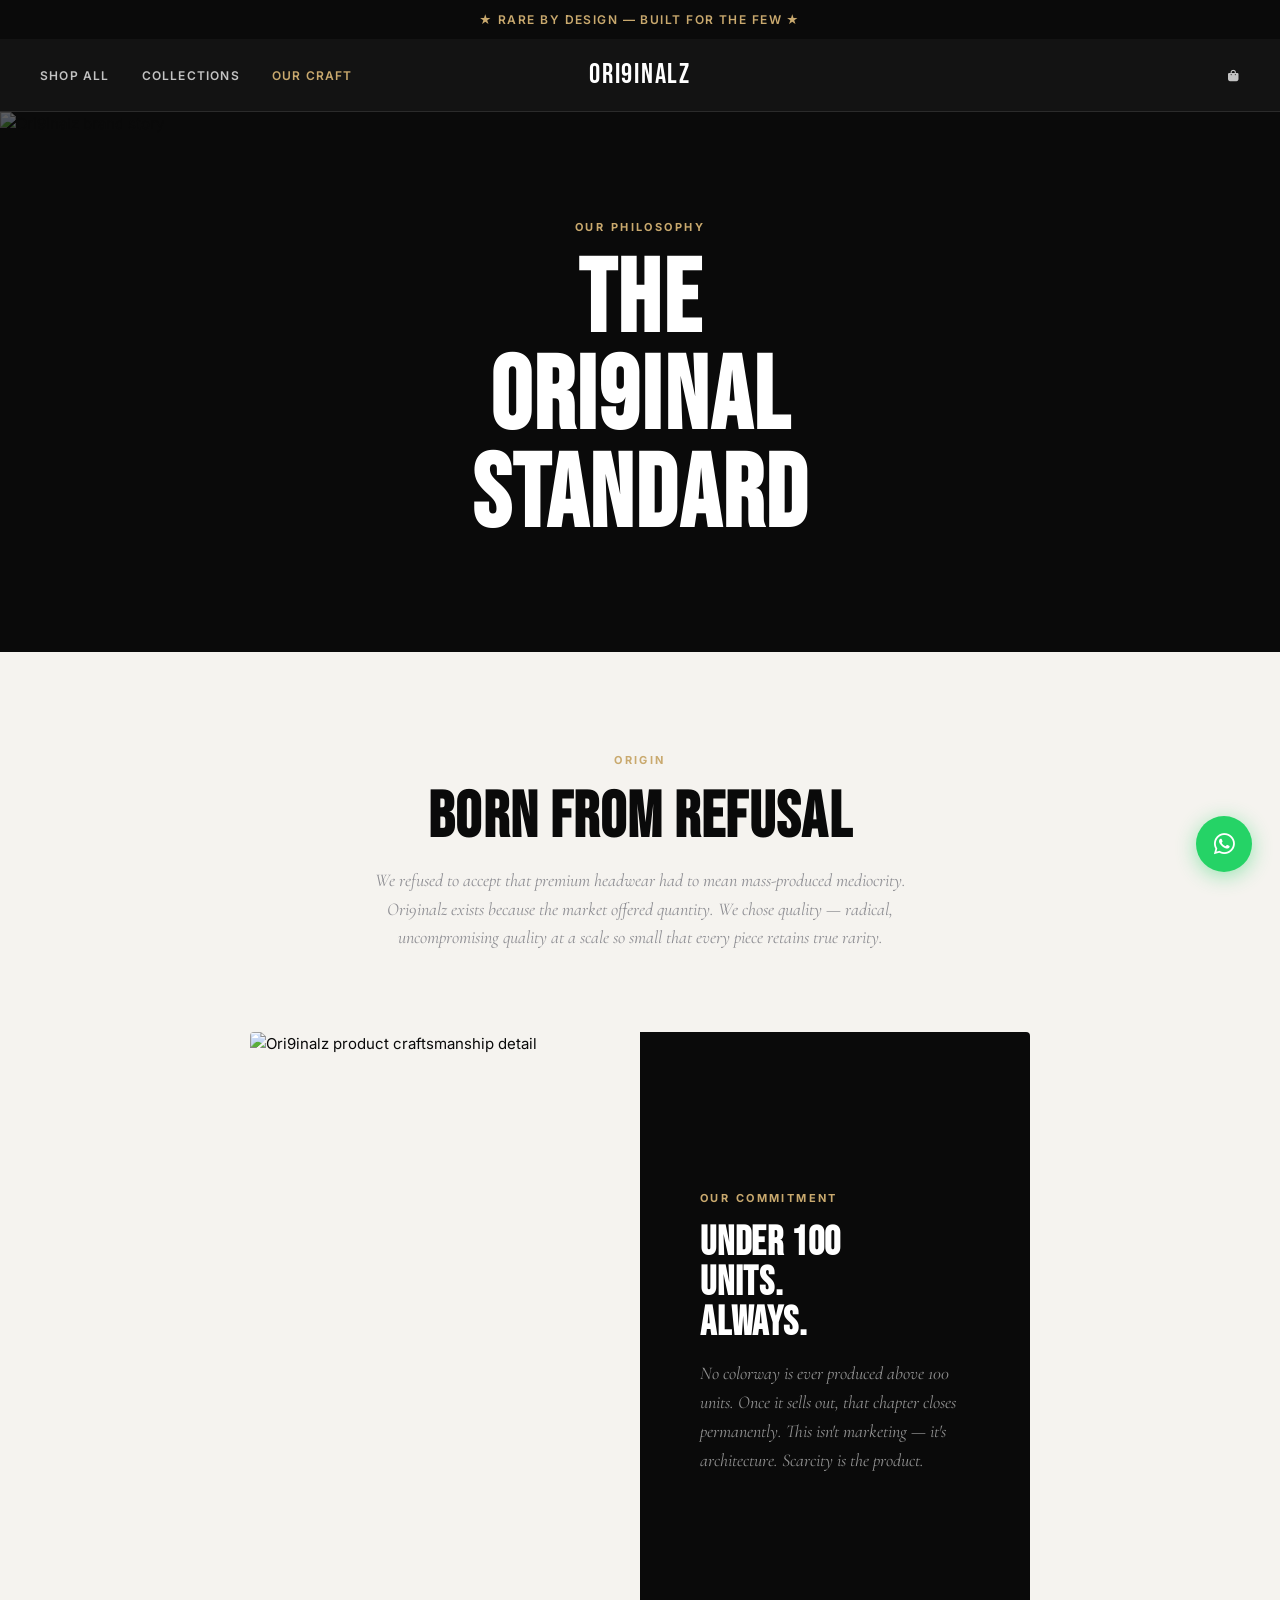
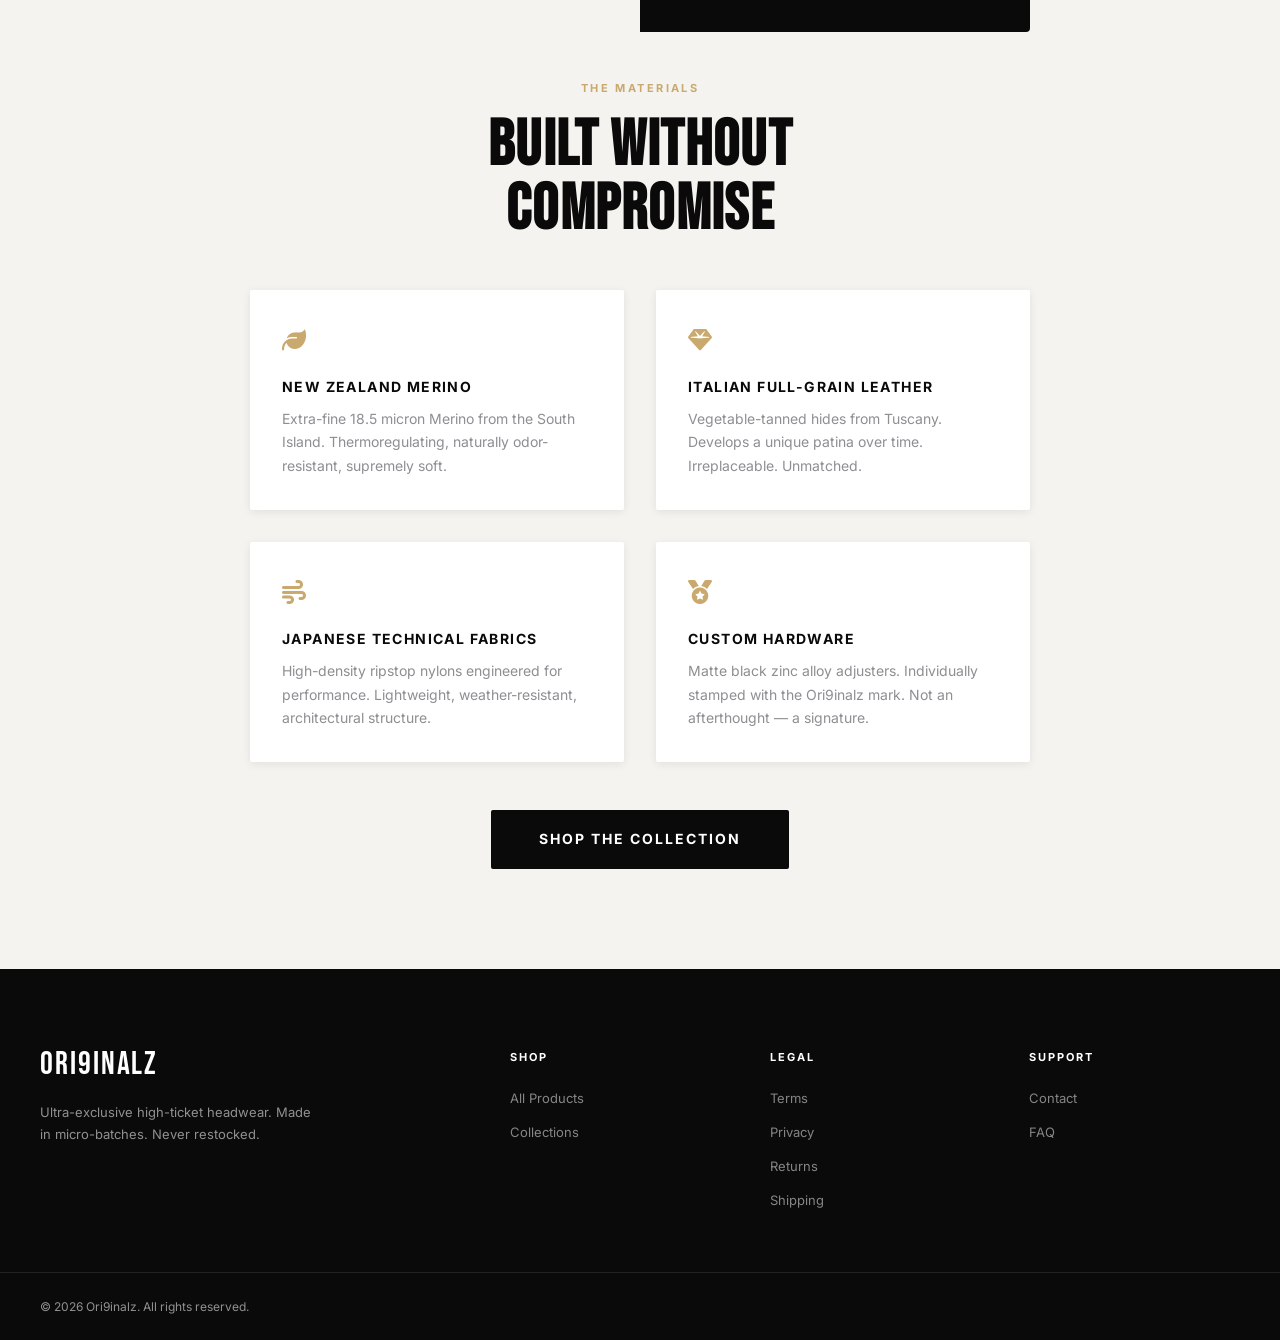
==== about.html @ 74b5716b "feat: Complete Ori9inalz luxury redesign - full store, SEO, legal pages" ====
<!DOCTYPE html>
<html lang="en">
<head>
  <meta charset="UTF-8">
  <meta name="viewport" content="width=device-width, initial-scale=1.0">
  <title>Our Craft — Ori9inalz | The Story Behind the Brand</title>
  <meta name="description" content="The story behind Ori9inalz. How we build ultra-exclusive headwear for the American connoisseur. Rare by design, never mass-produced.">
  <link rel="stylesheet" href="styles.css">
  <link rel="stylesheet" href="https://cdnjs.cloudflare.com/ajax/libs/font-awesome/6.5.0/css/all.min.css">
</head>
<body>
  <div class="announcement-bar"><span>★ RARE BY DESIGN — BUILT FOR THE FEW ★</span></div>
  <header class="site-header">
    <div class="header-inner">
      <nav class="nav-left">
        <a href="shop.html">Shop All</a>
        <a href="categories.html">Collections</a>
        <a href="about.html" style="color: var(--gold);">Our Craft</a>
      </nav>
      <a href="index.html" class="site-logo">ORI9INALZ</a>
      <div class="nav-right">
        <a href="cart.html" class="icon-btn" aria-label="Cart">
          <i class="fas fa-shopping-bag"></i>
          <span class="cart-badge" style="display:none;">0</span>
        </a>
      </div>
    </div>
  </header>

  <!-- Brand Hero -->
  <div style="position: relative; height: 60vh; min-height: 500px; overflow: hidden; background: var(--black);">
    <img src="https://images.unsplash.com/photo-1504703395950-b89145a5425b?auto=format&fit=crop&w=1800&q=80" alt="Ori9inalz brand story" style="width: 100%; height: 100%; object-fit: cover; opacity: 0.35;" loading="lazy">
    <div style="position: absolute; inset: 0; display: flex; align-items: center; justify-content: center; text-align: center;">
      <div>
        <span class="section-label" style="color: var(--gold);">Our Philosophy</span>
        <h1 style="font-family: var(--font-display); font-size: clamp(52px, 8vw, 110px); color: var(--white); letter-spacing: 0.02em; line-height: 0.95; margin-top: 16px;">THE<br>ORI9INAL<br>STANDARD</h1>
      </div>
    </div>
  </div>

  <section class="section">
    <div class="container" style="max-width: 860px;">
      <div class="text-center reveal">
        <span class="section-label">Origin</span>
        <h2 class="section-title">BORN FROM REFUSAL</h2>
        <p class="section-subtitle" style="margin: 16px auto; text-align: center;">We refused to accept that premium headwear had to mean mass-produced mediocrity. Ori9inalz exists because the market offered quantity. We chose quality — radical, uncompromising quality at a scale so small that every piece retains true rarity.</p>
      </div>

      <div class="editorial" style="margin-top: 80px; border-radius: 4px; overflow: hidden;">
        <div class="editorial__media">
          <img src="https://images.unsplash.com/photo-1588850561407-ed78c282e89b?auto=format&fit=crop&w=700&q=80" alt="Ori9inalz product craftsmanship detail" loading="lazy">
        </div>
        <div class="editorial__content" style="padding: 60px;">
          <span class="section-label" style="color: var(--gold);">Our Commitment</span>
          <h2 class="section-title light" style="font-size: 40px;">UNDER 100<br>UNITS.<br>ALWAYS.</h2>
          <p class="section-subtitle mt-16">No colorway is ever produced above 100 units. Once it sells out, that chapter closes permanently. This isn't marketing — it's architecture. Scarcity is the product.</p>
        </div>
      </div>

      <div class="text-center mt-48 reveal">
        <span class="section-label">The Materials</span>
        <h2 class="section-title">BUILT WITHOUT<br>COMPROMISE</h2>
      </div>

      <div class="trust-bar__grid mt-48 reveal" style="display: grid; grid-template-columns: repeat(2, 1fr); gap: 32px;">
        <div style="padding: 32px; background: var(--white); border-radius: 2px; box-shadow: var(--shadow-sm);">
          <div style="font-size: 24px; color: var(--gold); margin-bottom: 16px;"><i class="fas fa-leaf"></i></div>
          <h3 style="font-size: 14px; font-weight: 700; letter-spacing: 0.1em; text-transform: uppercase; margin-bottom: 8px;">New Zealand Merino</h3>
          <p style="font-size: 14px; color: var(--light-grey); line-height: 1.7;">Extra-fine 18.5 micron Merino from the South Island. Thermoregulating, naturally odor-resistant, supremely soft.</p>
        </div>
        <div style="padding: 32px; background: var(--white); border-radius: 2px; box-shadow: var(--shadow-sm);">
          <div style="font-size: 24px; color: var(--gold); margin-bottom: 16px;"><i class="fas fa-gem"></i></div>
          <h3 style="font-size: 14px; font-weight: 700; letter-spacing: 0.1em; text-transform: uppercase; margin-bottom: 8px;">Italian Full-Grain Leather</h3>
          <p style="font-size: 14px; color: var(--light-grey); line-height: 1.7;">Vegetable-tanned hides from Tuscany. Develops a unique patina over time. Irreplaceable. Unmatched.</p>
        </div>
        <div style="padding: 32px; background: var(--white); border-radius: 2px; box-shadow: var(--shadow-sm);">
          <div style="font-size: 24px; color: var(--gold); margin-bottom: 16px;"><i class="fas fa-wind"></i></div>
          <h3 style="font-size: 14px; font-weight: 700; letter-spacing: 0.1em; text-transform: uppercase; margin-bottom: 8px;">Japanese Technical Fabrics</h3>
          <p style="font-size: 14px; color: var(--light-grey); line-height: 1.7;">High-density ripstop nylons engineered for performance. Lightweight, weather-resistant, architectural structure.</p>
        </div>
        <div style="padding: 32px; background: var(--white); border-radius: 2px; box-shadow: var(--shadow-sm);">
          <div style="font-size: 24px; color: var(--gold); margin-bottom: 16px;"><i class="fas fa-medal"></i></div>
          <h3 style="font-size: 14px; font-weight: 700; letter-spacing: 0.1em; text-transform: uppercase; margin-bottom: 8px;">Custom Hardware</h3>
          <p style="font-size: 14px; color: var(--light-grey); line-height: 1.7;">Matte black zinc alloy adjusters. Individually stamped with the Ori9inalz mark. Not an afterthought — a signature.</p>
        </div>
      </div>

      <div class="text-center mt-48 reveal">
        <a href="shop.html" class="btn btn-black" style="font-size: 14px; padding: 18px 48px;">Shop the Collection</a>
      </div>
    </div>
  </section>

  <footer class="site-footer">
    <div class="footer-top">
      <div class="container">
        <div class="footer-grid">
          <div class="footer-brand"><a href="index.html" class="site-logo">ORI9INALZ</a><p>Ultra-exclusive high-ticket headwear. Made in micro-batches. Never restocked.</p></div>
          <div class="footer-col"><h4>Shop</h4><ul><li><a href="shop.html">All Products</a></li><li><a href="categories.html">Collections</a></li></ul></div>
          <div class="footer-col"><h4>Legal</h4><ul><li><a href="terms.html">Terms</a></li><li><a href="privacy.html">Privacy</a></li><li><a href="returns.html">Returns</a></li><li><a href="shipping.html">Shipping</a></li></ul></div>
          <div class="footer-col"><h4>Support</h4><ul><li><a href="contact.html">Contact</a></li><li><a href="faq.html">FAQ</a></li></ul></div>
        </div>
      </div>
    </div>
    <div class="container"><div class="footer-bottom"><p>© 2026 Ori9inalz. All rights reserved.</p></div></div>
  </footer>
  <a href="https://wa.me/19720000000" class="whatsapp-btn" target="_blank" rel="noopener" aria-label="Chat on WhatsApp"><i class="fab fa-whatsapp"></i></a>
  <script src="app.js"></script>
</body>
</html>
---- styles.css ----
@import url('https://fonts.googleapis.com/css2?family=Bebas+Neue&family=Inter:wght@300;400;500;600;700&family=Cormorant+Garamond:ital,wght@0,300;0,400;1,300;1,400&display=swap');

/* ============================================================
   ORI9INALZ — LUXURY HEADWEAR TEMPLATE
   WooCommerce Migration Ready | US High-End Market
   ============================================================ */

:root {
  /* Core Brand Palette */
  --black:        #0A0A0A;
  --white:        #FFFFFF;
  --off-white:    #F5F3EF;
  --gold:         #C9A96E;
  --gold-light:   #E8D5B0;
  --charcoal:     #1C1C1E;
  --mid-grey:     #3A3A3C;
  --light-grey:   #8E8E93;
  --border:       rgba(255,255,255,0.10);
  --border-dark:  rgba(0,0,0,0.10);

  /* Typography */
  --font-display:  'Bebas Neue', sans-serif;
  --font-serif:    'Cormorant Garamond', serif;
  --font-body:     'Inter', sans-serif;

  /* Spacing */
  --container:     1280px;
  --section-pad:   100px;

  /* Transitions */
  --ease:          cubic-bezier(0.4, 0, 0.2, 1);
  --speed:         0.35s;
  --speed-fast:    0.18s;

  /* Shadows */
  --shadow-sm:     0 2px 8px rgba(0,0,0,0.08);
  --shadow-md:     0 8px 32px rgba(0,0,0,0.14);
  --shadow-xl:     0 24px 64px rgba(0,0,0,0.22);
}

*, *::before, *::after {
  box-sizing: border-box;
  margin: 0;
  padding: 0;
}

html {
  scroll-behavior: smooth;
  -webkit-text-size-adjust: 100%;
}

body {
  font-family: var(--font-body);
  background: var(--off-white);
  color: var(--black);
  line-height: 1.6;
  font-size: 15px;
  -webkit-font-smoothing: antialiased;
}

a {
  text-decoration: none;
  color: inherit;
  transition: color var(--speed-fast) var(--ease);
}

ul, ol { list-style: none; }
img { max-width: 100%; display: block; }
button { cursor: pointer; border: none; background: none; font-family: inherit; }

/* ── ANNOUNCEMENT BAR ─────────────────────────────────────── */
.announcement-bar {
  background: var(--black);
  color: var(--gold);
  font-size: 12px;
  font-weight: 600;
  letter-spacing: 0.12em;
  text-transform: uppercase;
  text-align: center;
  padding: 10px 20px;
  position: relative;
  z-index: 1001;
}
.announcement-bar span { display: inline-block; }

/* ── HEADER ───────────────────────────────────────────────── */
.site-header {
  position: sticky;
  top: 0;
  z-index: 1000;
  background: rgba(10, 10, 10, 0.96);
  backdrop-filter: blur(16px);
  -webkit-backdrop-filter: blur(16px);
  border-bottom: 1px solid var(--border);
}

.header-inner {
  max-width: var(--container);
  margin: 0 auto;
  padding: 0 40px;
  height: 72px;
  display: grid;
  grid-template-columns: 1fr auto 1fr;
  align-items: center;
  gap: 20px;
}

.nav-left { display: flex; gap: 32px; align-items: center; }
.nav-left a, .nav-right a {
  color: rgba(255,255,255,0.75);
  font-size: 12px;
  font-weight: 600;
  letter-spacing: 0.1em;
  text-transform: uppercase;
  transition: color var(--speed-fast) var(--ease);
  white-space: nowrap;
}
.nav-left a:hover, .nav-right a:hover { color: var(--gold); }

.site-logo {
  text-align: center;
  font-family: var(--font-display);
  font-size: 28px;
  letter-spacing: 0.06em;
  color: var(--white);
  line-height: 1;
  transition: color var(--speed-fast) var(--ease);
}
.site-logo:hover { color: var(--gold); }

.nav-right {
  display: flex;
  gap: 24px;
  align-items: center;
  justify-content: flex-end;
}

.icon-btn {
  color: rgba(255,255,255,0.75);
  font-size: 16px;
  transition: color var(--speed-fast) var(--ease);
  position: relative;
}
.icon-btn:hover { color: var(--gold); }

.cart-badge {
  position: absolute;
  top: -8px;
  right: -9px;
  background: var(--gold);
  color: var(--black);
  border-radius: 50%;
  width: 18px;
  height: 18px;
  font-size: 10px;
  font-weight: 700;
  display: flex;
  align-items: center;
  justify-content: center;
}

/* ── HERO ─────────────────────────────────────────────────── */
.hero {
  position: relative;
  height: 95vh;
  min-height: 700px;
  display: flex;
  align-items: center;
  justify-content: center;
  overflow: hidden;
  background: var(--black);
}

.hero-media {
  position: absolute;
  inset: 0;
  z-index: 0;
}
.hero-media img {
  width: 100%;
  height: 100%;
  object-fit: cover;
  opacity: 0.45;
  transform: scale(1.05);
  transition: transform 8s var(--ease);
}
.hero.loaded .hero-media img { transform: scale(1); }

.hero-overlay {
  position: absolute;
  inset: 0;
  background: linear-gradient(
    to bottom,
    rgba(10,10,10,0.10) 0%,
    rgba(10,10,10,0.55) 60%,
    rgba(10,10,10,0.90) 100%
  );
  z-index: 1;
}

.hero-content {
  position: relative;
  z-index: 2;
  text-align: center;
  padding: 0 24px;
  max-width: 900px;
}

.hero-eyebrow {
  display: inline-block;
  color: var(--gold);
  font-size: 11px;
  font-weight: 700;
  letter-spacing: 0.25em;
  text-transform: uppercase;
  margin-bottom: 24px;
  opacity: 0;
  transform: translateY(20px);
  animation: fadeUp 0.8s var(--ease) 0.2s forwards;
}

.hero-headline {
  font-family: var(--font-display);
  font-size: clamp(68px, 9vw, 130px);
  line-height: 0.92;
  color: var(--white);
  letter-spacing: 0.02em;
  opacity: 0;
  transform: translateY(30px);
  animation: fadeUp 0.9s var(--ease) 0.4s forwards;
}

.hero-subline {
  margin-top: 24px;
  font-family: var(--font-serif);
  font-size: clamp(16px, 2vw, 20px);
  color: rgba(255,255,255,0.70);
  font-style: italic;
  opacity: 0;
  transform: translateY(20px);
  animation: fadeUp 0.9s var(--ease) 0.6s forwards;
}

.hero-cta {
  margin-top: 48px;
  display: flex;
  gap: 16px;
  justify-content: center;
  flex-wrap: wrap;
  opacity: 0;
  transform: translateY(20px);
  animation: fadeUp 0.9s var(--ease) 0.8s forwards;
}

/* ── BUTTONS ──────────────────────────────────────────────── */
.btn {
  display: inline-flex;
  align-items: center;
  justify-content: center;
  gap: 8px;
  padding: 16px 40px;
  font-family: var(--font-body);
  font-size: 12px;
  font-weight: 700;
  letter-spacing: 0.14em;
  text-transform: uppercase;
  border-radius: 2px;
  transition: all var(--speed) var(--ease);
  white-space: nowrap;
}

.btn-gold {
  background: var(--gold);
  color: var(--black);
}
.btn-gold:hover {
  background: var(--gold-light);
  transform: translateY(-2px);
  box-shadow: 0 8px 24px rgba(201,169,110,0.30);
}

.btn-outline-white {
  background: transparent;
  color: var(--white);
  border: 1.5px solid rgba(255,255,255,0.50);
}
.btn-outline-white:hover {
  background: rgba(255,255,255,0.08);
  border-color: var(--white);
  transform: translateY(-2px);
}

.btn-black {
  background: var(--black);
  color: var(--white);
}
.btn-black:hover {
  background: var(--charcoal);
  transform: translateY(-2px);
  box-shadow: var(--shadow-md);
}

.btn-outline-black {
  background: transparent;
  color: var(--black);
  border: 1.5px solid var(--black);
}
.btn-outline-black:hover {
  background: var(--black);
  color: var(--white);
}

/* ── CONTAINERS ───────────────────────────────────────────── */
.container {
  max-width: var(--container);
  margin: 0 auto;
  padding: 0 40px;
}

.section { padding: var(--section-pad) 0; }
.section-sm { padding: 60px 0; }

/* ── SECTION HEADERS ──────────────────────────────────────── */
.section-label {
  display: block;
  font-size: 11px;
  font-weight: 700;
  letter-spacing: 0.22em;
  text-transform: uppercase;
  color: var(--gold);
  margin-bottom: 16px;
}

.section-title {
  font-family: var(--font-display);
  font-size: clamp(40px, 5vw, 68px);
  line-height: 1;
  letter-spacing: 0.02em;
  color: var(--black);
}

.section-title.light { color: var(--white); }

.section-subtitle {
  font-family: var(--font-serif);
  font-size: 18px;
  color: var(--light-grey);
  font-style: italic;
  margin-top: 16px;
  max-width: 560px;
}

/* ── BRAND STRIP ──────────────────────────────────────────── */
.brand-strip {
  background: var(--black);
  padding: 18px 0;
  overflow: hidden;
}
.brand-strip-inner {
  display: flex;
  gap: 64px;
  white-space: nowrap;
  animation: scrollTicker 22s linear infinite;
}
.brand-strip-item {
  font-size: 12px;
  font-weight: 700;
  letter-spacing: 0.2em;
  text-transform: uppercase;
  color: rgba(255,255,255,0.45);
  flex-shrink: 0;
}
.brand-strip-item.accent { color: var(--gold); }

@keyframes scrollTicker {
  from { transform: translateX(0); }
  to   { transform: translateX(-50%); }
}

/* ── PRODUCT GRID ─────────────────────────────────────────── */
.products-grid {
  display: grid;
  grid-template-columns: repeat(auto-fill, minmax(300px, 1fr));
  gap: 2px;
}

.product-card {
  background: var(--white);
  position: relative;
  overflow: hidden;
  cursor: pointer;
  transition: transform var(--speed) var(--ease);
}
.product-card:hover { transform: translateY(-4px); }
.product-card:hover .product-card__img { transform: scale(1.06); }
.product-card:hover .product-card__actions { opacity: 1; transform: translateY(0); }

.product-card__media {
  position: relative;
  aspect-ratio: 4/5;
  overflow: hidden;
  background: #F0EEEA;
}

.product-card__img {
  width: 100%;
  height: 100%;
  object-fit: cover;
  transition: transform 0.7s var(--ease);
}

.product-card__badge {
  position: absolute;
  top: 16px;
  left: 16px;
  background: var(--black);
  color: var(--gold);
  font-size: 10px;
  font-weight: 700;
  letter-spacing: 0.12em;
  text-transform: uppercase;
  padding: 5px 10px;
  border-radius: 2px;
}

.product-card__badge.new { background: var(--gold); color: var(--black); }

.product-card__actions {
  position: absolute;
  bottom: 0;
  left: 0;
  right: 0;
  padding: 16px;
  opacity: 0;
  transform: translateY(8px);
  transition: all var(--speed) var(--ease);
}

.product-card__add-btn {
  width: 100%;
  padding: 14px;
  background: rgba(10,10,10,0.92);
  backdrop-filter: blur(8px);
  color: var(--white);
  font-size: 11px;
  font-weight: 700;
  letter-spacing: 0.14em;
  text-transform: uppercase;
  border-radius: 2px;
  transition: background var(--speed-fast) var(--ease);
  border: none;
}
.product-card__add-btn:hover { background: var(--gold); color: var(--black); }

.product-card__info {
  padding: 20px 20px 24px;
}

.product-card__name {
  font-family: var(--font-body);
  font-size: 14px;
  font-weight: 600;
  letter-spacing: 0.04em;
  color: var(--black);
  margin-bottom: 6px;
}

.product-card__material {
  font-size: 12px;
  color: var(--light-grey);
  margin-bottom: 10px;
}

.product-card__price {
  font-size: 15px;
  font-weight: 700;
  color: var(--black);
}
.product-card__price .original {
  text-decoration: line-through;
  color: var(--light-grey);
  font-weight: 400;
  margin-left: 8px;
}

/* ── CATEGORY CARDS ───────────────────────────────────────── */
.cat-grid {
  display: grid;
  grid-template-columns: 1fr 1fr;
  gap: 4px;
}

.cat-card {
  position: relative;
  overflow: hidden;
  aspect-ratio: 3/2;
  display: block;
  background: var(--charcoal);
}

.cat-card:nth-child(1) { aspect-ratio: 2/3; grid-row: span 2; }

.cat-card img {
  width: 100%;
  height: 100%;
  object-fit: cover;
  opacity: 0.65;
  transition: opacity var(--speed) var(--ease), transform 0.8s var(--ease);
}
.cat-card:hover img { opacity: 0.80; transform: scale(1.04); }

.cat-card__label {
  position: absolute;
  bottom: 28px;
  left: 28px;
  right: 28px;
}
.cat-card__eyebrow {
  font-size: 10px;
  font-weight: 700;
  letter-spacing: 0.22em;
  text-transform: uppercase;
  color: var(--gold);
  margin-bottom: 8px;
}
.cat-card__title {
  font-family: var(--font-display);
  font-size: clamp(28px, 3vw, 48px);
  color: var(--white);
  line-height: 1;
  letter-spacing: 0.02em;
}
.cat-card__arrow {
  margin-top: 14px;
  display: inline-flex;
  align-items: center;
  gap: 8px;
  font-size: 11px;
  font-weight: 700;
  letter-spacing: 0.14em;
  text-transform: uppercase;
  color: rgba(255,255,255,0.60);
  transition: color var(--speed-fast) var(--ease), gap var(--speed-fast) var(--ease);
}
.cat-card:hover .cat-card__arrow { color: var(--gold); gap: 14px; }

/* ── TRUST BAR ────────────────────────────────────────────── */
.trust-bar {
  background: var(--black);
  padding: 40px 0;
}
.trust-bar__grid {
  display: grid;
  grid-template-columns: repeat(4, 1fr);
  gap: 32px;
}
.trust-item {
  text-align: center;
  padding: 0 16px;
}
.trust-item__icon {
  font-size: 24px;
  color: var(--gold);
  margin-bottom: 12px;
}
.trust-item__title {
  font-size: 12px;
  font-weight: 700;
  letter-spacing: 0.12em;
  text-transform: uppercase;
  color: var(--white);
  margin-bottom: 6px;
}
.trust-item__desc {
  font-size: 12px;
  color: rgba(255,255,255,0.50);
  line-height: 1.5;
}

/* ── FULL-BLEED EDITORIAL ─────────────────────────────────── */
.editorial {
  display: grid;
  grid-template-columns: 1fr 1fr;
  min-height: 600px;
}
.editorial__media img {
  width: 100%;
  height: 100%;
  object-fit: cover;
}
.editorial__content {
  background: var(--black);
  display: flex;
  flex-direction: column;
  justify-content: center;
  padding: 80px 80px;
}
.editorial__content .section-subtitle { color: rgba(255,255,255,0.55); }

/* ── TESTIMONIALS ─────────────────────────────────────────── */
.testimonials {
  background: var(--off-white);
}
.testimonials-grid {
  display: grid;
  grid-template-columns: repeat(3, 1fr);
  gap: 24px;
}
.testimonial-card {
  background: var(--white);
  padding: 32px;
  border-radius: 2px;
  box-shadow: var(--shadow-sm);
}
.testimonial-stars {
  color: var(--gold);
  font-size: 14px;
  margin-bottom: 16px;
  letter-spacing: 3px;
}
.testimonial-text {
  font-family: var(--font-serif);
  font-size: 17px;
  line-height: 1.7;
  color: var(--mid-grey);
  font-style: italic;
  margin-bottom: 20px;
}
.testimonial-author {
  font-size: 12px;
  font-weight: 700;
  letter-spacing: 0.10em;
  text-transform: uppercase;
  color: var(--black);
}
.testimonial-location {
  font-size: 11px;
  color: var(--light-grey);
  margin-top: 2px;
}

/* ── NEWSLETTER ───────────────────────────────────────────── */
.newsletter {
  background: var(--charcoal);
  text-align: center;
  padding: 80px 40px;
}
.newsletter .section-title { font-size: clamp(36px, 4vw, 56px); }
.newsletter__form {
  display: flex;
  gap: 0;
  max-width: 480px;
  margin: 40px auto 0;
  border-radius: 2px;
  overflow: hidden;
  box-shadow: var(--shadow-md);
}
.newsletter__input {
  flex: 1;
  padding: 18px 24px;
  background: rgba(255,255,255,0.08);
  border: 1.5px solid rgba(255,255,255,0.15);
  border-right: none;
  color: var(--white);
  font-family: var(--font-body);
  font-size: 14px;
}
.newsletter__input::placeholder { color: rgba(255,255,255,0.35); }
.newsletter__input:focus { outline: none; border-color: var(--gold); }
.newsletter__btn {
  padding: 18px 28px;
  background: var(--gold);
  color: var(--black);
  font-size: 12px;
  font-weight: 700;
  letter-spacing: 0.12em;
  text-transform: uppercase;
  transition: background var(--speed-fast) var(--ease);
}
.newsletter__btn:hover { background: var(--gold-light); }
.newsletter__note {
  font-size: 12px;
  color: rgba(255,255,255,0.35);
  margin-top: 16px;
}

/* ── FOOTER ───────────────────────────────────────────────── */
.site-footer {
  background: var(--black);
  color: rgba(255,255,255,0.55);
}
.footer-top {
  padding: 80px 0 60px;
  border-bottom: 1px solid var(--border);
}
.footer-grid {
  display: grid;
  grid-template-columns: 2fr 1fr 1fr 1fr;
  gap: 48px;
}
.footer-brand .site-logo {
  color: var(--white);
  display: inline-block;
  margin-bottom: 20px;
  font-size: 32px;
}
.footer-brand p {
  font-size: 13px;
  line-height: 1.7;
  max-width: 280px;
}
.footer-col h4 {
  font-size: 11px;
  font-weight: 700;
  letter-spacing: 0.18em;
  text-transform: uppercase;
  color: var(--white);
  margin-bottom: 20px;
}
.footer-col ul { display: flex; flex-direction: column; gap: 10px; }
.footer-col ul a {
  font-size: 13px;
  color: rgba(255,255,255,0.50);
  transition: color var(--speed-fast) var(--ease);
}
.footer-col ul a:hover { color: var(--gold); }

.footer-bottom {
  padding: 24px 0;
  display: flex;
  justify-content: space-between;
  align-items: center;
  flex-wrap: wrap;
  gap: 12px;
}
.footer-bottom p { font-size: 12px; }
.footer-legal {
  display: flex;
  gap: 24px;
  flex-wrap: wrap;
}
.footer-legal a {
  font-size: 12px;
  color: rgba(255,255,255,0.40);
  transition: color var(--speed-fast) var(--ease);
}
.footer-legal a:hover { color: var(--white); }

.footer-social {
  display: flex;
  gap: 16px;
  margin-top: 24px;
}
.footer-social a {
  width: 38px;
  height: 38px;
  border: 1px solid var(--border);
  border-radius: 50%;
  display: flex;
  align-items: center;
  justify-content: center;
  color: rgba(255,255,255,0.50);
  font-size: 14px;
  transition: all var(--speed-fast) var(--ease);
}
.footer-social a:hover { border-color: var(--gold); color: var(--gold); }

/* ── PAGE HERO (inner pages) ──────────────────────────────── */
.page-hero {
  background: var(--black);
  padding: 80px 0 60px;
  text-align: center;
}
.page-hero .section-label { display: block; margin-bottom: 12px; }
.page-hero .section-title { font-size: clamp(42px, 6vw, 80px); color: var(--white); }
.page-hero p { color: rgba(255,255,255,0.55); margin-top: 16px; font-size: 15px; }

/* ── CART PAGE ────────────────────────────────────────────── */
.cart-layout {
  display: grid;
  grid-template-columns: 1fr 380px;
  gap: 40px;
  align-items: start;
}
.cart-table { width: 100%; border-collapse: collapse; }
.cart-table th, .cart-table td {
  padding: 20px 16px;
  text-align: left;
  border-bottom: 1px solid var(--border-dark);
  font-size: 13px;
}
.cart-table th {
  font-size: 10px;
  font-weight: 700;
  letter-spacing: 0.14em;
  text-transform: uppercase;
  color: var(--light-grey);
}
.cart-table td:last-child { text-align: right; }
.cart-table th:last-child { text-align: right; }

.cart-product-img {
  width: 70px;
  height: 70px;
  object-fit: cover;
  border-radius: 2px;
}
.cart-product-name { font-weight: 600; font-size: 14px; }
.cart-product-sku { font-size: 12px; color: var(--light-grey); margin-top: 2px; }

.qty-selector {
  display: flex;
  align-items: center;
  border: 1px solid var(--border-dark);
  border-radius: 2px;
  overflow: hidden;
  width: fit-content;
}
.qty-selector button {
  width: 34px;
  height: 34px;
  background: var(--off-white);
  font-size: 16px;
  color: var(--black);
  transition: background var(--speed-fast) var(--ease);
}
.qty-selector button:hover { background: var(--border-dark); }
.qty-selector input {
  width: 42px;
  height: 34px;
  text-align: center;
  border: none;
  border-left: 1px solid var(--border-dark);
  border-right: 1px solid var(--border-dark);
  font-family: var(--font-body);
  font-size: 14px;
  font-weight: 600;
}

.order-summary-card {
  background: var(--white);
  padding: 32px;
  border-radius: 2px;
  box-shadow: var(--shadow-sm);
  position: sticky;
  top: 110px;
}
.order-summary-card h3 {
  font-size: 13px;
  font-weight: 700;
  letter-spacing: 0.12em;
  text-transform: uppercase;
  margin-bottom: 24px;
  padding-bottom: 16px;
  border-bottom: 1px solid var(--border-dark);
}
.summary-line {
  display: flex;
  justify-content: space-between;
  font-size: 14px;
  margin-bottom: 12px;
  color: var(--mid-grey);
}
.summary-line.total {
  font-size: 16px;
  font-weight: 700;
  color: var(--black);
  padding-top: 16px;
  border-top: 1px solid var(--border-dark);
  margin-top: 8px;
}
.summary-shipping { color: var(--gold); font-weight: 600; }

/* ── CHECKOUT PAGE ────────────────────────────────────────── */
.checkout-layout {
  display: grid;
  grid-template-columns: 1fr 420px;
  gap: 48px;
  align-items: start;
}
.form-section {
  background: var(--white);
  padding: 40px;
  border-radius: 2px;
  box-shadow: var(--shadow-sm);
  margin-bottom: 24px;
}
.form-section h3 {
  font-size: 13px;
  font-weight: 700;
  letter-spacing: 0.14em;
  text-transform: uppercase;
  margin-bottom: 24px;
  padding-bottom: 16px;
  border-bottom: 1px solid var(--border-dark);
}
.form-row { display: grid; grid-template-columns: 1fr 1fr; gap: 16px; }
.form-group { margin-bottom: 20px; }
.form-group label {
  display: block;
  font-size: 11px;
  font-weight: 700;
  letter-spacing: 0.10em;
  text-transform: uppercase;
  color: var(--mid-grey);
  margin-bottom: 8px;
}
.form-control {
  width: 100%;
  padding: 14px 16px;
  border: 1.5px solid var(--border-dark);
  border-radius: 2px;
  font-family: var(--font-body);
  font-size: 14px;
  color: var(--black);
  background: var(--off-white);
  transition: border-color var(--speed-fast) var(--ease);
}
.form-control:focus { outline: none; border-color: var(--black); background: var(--white); }
.form-select { appearance: none; -webkit-appearance: none; cursor: pointer; }

.payment-option {
  display: flex;
  align-items: center;
  gap: 14px;
  padding: 18px;
  border: 1.5px solid var(--border-dark);
  border-radius: 2px;
  cursor: pointer;
  margin-bottom: 12px;
  transition: border-color var(--speed-fast) var(--ease);
}
.payment-option.selected { border-color: var(--black); }
.payment-option input[type="radio"] { accent-color: var(--black); }
.payment-icons { margin-left: auto; display: flex; gap: 8px; font-size: 22px; color: var(--light-grey); }

.card-field-group {
  display: grid;
  grid-template-columns: 1fr;
  gap: 16px;
  margin-top: 16px;
  padding-top: 16px;
  border-top: 1px solid var(--border-dark);
}

/* ── POLICY PAGES ─────────────────────────────────────────── */
.policy-content {
  max-width: 760px;
  margin: 0 auto;
  padding: 80px 40px;
}
.policy-content h1 {
  font-family: var(--font-display);
  font-size: 52px;
  letter-spacing: 0.02em;
  margin-bottom: 8px;
}
.policy-content .last-updated {
  font-size: 13px;
  color: var(--light-grey);
  margin-bottom: 48px;
  padding-bottom: 32px;
  border-bottom: 1px solid var(--border-dark);
}
.policy-content h2 {
  font-size: 16px;
  font-weight: 700;
  letter-spacing: 0.06em;
  text-transform: uppercase;
  margin: 40px 0 16px;
  color: var(--black);
}
.policy-content p, .policy-content li {
  font-size: 15px;
  line-height: 1.8;
  color: var(--mid-grey);
  margin-bottom: 16px;
}
.policy-content ul { list-style: disc; padding-left: 24px; }
.policy-content a { color: var(--black); text-decoration: underline; }
.policy-content a:hover { color: var(--gold); }

/* ── PRODUCT DETAIL PAGE ──────────────────────────────────── */
.pdp-layout {
  display: grid;
  grid-template-columns: 1fr 1fr;
  gap: 80px;
  align-items: start;
}
.pdp-gallery__main {
  aspect-ratio: 4/5;
  background: #F0EEEA;
  overflow: hidden;
  border-radius: 2px;
}
.pdp-gallery__main img { width: 100%; height: 100%; object-fit: cover; }
.pdp-gallery__thumbs {
  display: grid;
  grid-template-columns: repeat(4, 1fr);
  gap: 8px;
  margin-top: 8px;
}
.pdp-gallery__thumb {
  aspect-ratio: 1;
  background: #F0EEEA;
  border-radius: 2px;
  overflow: hidden;
  cursor: pointer;
  border: 2px solid transparent;
  transition: border-color var(--speed-fast) var(--ease);
}
.pdp-gallery__thumb.active { border-color: var(--black); }
.pdp-gallery__thumb img { width: 100%; height: 100%; object-fit: cover; }

.pdp-info { padding-top: 16px; }
.pdp-eyebrow {
  font-size: 11px;
  font-weight: 700;
  letter-spacing: 0.18em;
  text-transform: uppercase;
  color: var(--gold);
  margin-bottom: 12px;
}
.pdp-title {
  font-family: var(--font-display);
  font-size: clamp(36px, 4vw, 56px);
  line-height: 1;
  letter-spacing: 0.02em;
  margin-bottom: 8px;
}
.pdp-stars { color: var(--gold); letter-spacing: 3px; font-size: 14px; margin-bottom: 20px; }
.pdp-stars span { color: var(--light-grey); font-size: 13px; margin-left: 8px; letter-spacing: 0; }
.pdp-price { font-size: 26px; font-weight: 700; margin-bottom: 28px; }

.color-selector, .size-selector { margin-bottom: 24px; }
.selector-label {
  font-size: 11px;
  font-weight: 700;
  letter-spacing: 0.12em;
  text-transform: uppercase;
  margin-bottom: 12px;
  color: var(--mid-grey);
}
.color-options { display: flex; gap: 10px; flex-wrap: wrap; }
.color-swatch {
  width: 36px; height: 36px;
  border-radius: 50%;
  cursor: pointer;
  border: 2px solid transparent;
  transition: border-color var(--speed-fast) var(--ease), transform var(--speed-fast) var(--ease);
}
.color-swatch.active, .color-swatch:hover { border-color: var(--black); transform: scale(1.1); }

.size-options { display: flex; gap: 8px; flex-wrap: wrap; }
.size-btn {
  padding: 10px 20px;
  border: 1.5px solid var(--border-dark);
  border-radius: 2px;
  font-size: 13px;
  font-weight: 600;
  cursor: pointer;
  transition: all var(--speed-fast) var(--ease);
  background: transparent;
}
.size-btn.active, .size-btn:hover {
  background: var(--black);
  color: var(--white);
  border-color: var(--black);
}

.pdp-cta { display: flex; gap: 12px; margin-top: 32px; }
.pdp-cta .btn-black { flex: 1; padding: 18px; font-size: 13px; }
.pdp-wishlist {
  width: 56px;
  height: 56px;
  border: 1.5px solid var(--border-dark);
  border-radius: 2px;
  display: flex;
  align-items: center;
  justify-content: center;
  font-size: 18px;
  transition: all var(--speed-fast) var(--ease);
}
.pdp-wishlist:hover { border-color: var(--black); color: var(--black); }

.pdp-trust { display: flex; gap: 24px; flex-wrap: wrap; margin-top: 28px; padding-top: 28px; border-top: 1px solid var(--border-dark); }
.pdp-trust-item { display: flex; align-items: center; gap: 8px; font-size: 12px; font-weight: 600; letter-spacing: 0.06em; }
.pdp-trust-item i { color: var(--gold); }

.pdp-accordion { margin-top: 40px; }
.accordion-item { border-top: 1px solid var(--border-dark); }
.accordion-item:last-child { border-bottom: 1px solid var(--border-dark); }
.accordion-trigger {
  width: 100%;
  padding: 18px 0;
  display: flex;
  justify-content: space-between;
  align-items: center;
  background: none;
  border: none;
  font-family: var(--font-body);
  font-size: 13px;
  font-weight: 600;
  letter-spacing: 0.06em;
  text-transform: uppercase;
  cursor: pointer;
  transition: color var(--speed-fast) var(--ease);
}
.accordion-trigger:hover { color: var(--gold); }
.accordion-icon { transition: transform var(--speed) var(--ease); font-size: 18px; }
.accordion-item.open .accordion-icon { transform: rotate(45deg); }
.accordion-body {
  max-height: 0;
  overflow: hidden;
  transition: max-height var(--speed) var(--ease), padding var(--speed) var(--ease);
}
.accordion-item.open .accordion-body { max-height: 300px; padding-bottom: 20px; }
.accordion-body p { font-size: 14px; line-height: 1.7; color: var(--mid-grey); }
.accordion-body ul { list-style: disc; padding-left: 20px; }
.accordion-body li { font-size: 14px; line-height: 1.7; color: var(--mid-grey); margin-bottom: 4px; }

/* ── WHATSAPP FLOAT ───────────────────────────────────────── */
.whatsapp-btn {
  position: fixed;
  bottom: 28px;
  right: 28px;
  z-index: 999;
  width: 56px;
  height: 56px;
  background: #25D366;
  border-radius: 50%;
  display: flex;
  align-items: center;
  justify-content: center;
  font-size: 24px;
  color: var(--white);
  box-shadow: 0 4px 20px rgba(37,211,102,0.45);
  transition: all var(--speed) var(--ease);
}
.whatsapp-btn:hover { transform: scale(1.12); box-shadow: 0 8px 32px rgba(37,211,102,0.55); }

/* ── ANIMATIONS ───────────────────────────────────────────── */
@keyframes fadeUp {
  to { opacity: 1; transform: translateY(0); }
}

.reveal {
  opacity: 0;
  transform: translateY(32px);
  transition: opacity 0.8s var(--ease), transform 0.8s var(--ease);
}
.reveal.visible { opacity: 1; transform: translateY(0); }

/* ── UTILITY ──────────────────────────────────────────────── */
.text-center { text-align: center; }
.text-gold { color: var(--gold); }
.mt-8 { margin-top: 8px; }
.mt-16 { margin-top: 16px; }
.mt-32 { margin-top: 32px; }
.mt-48 { margin-top: 48px; }
.divider { height: 1px; background: var(--border-dark); margin: 48px 0; }
.bg-black { background: var(--black); }
.bg-off-white { background: var(--off-white); }
.flex { display: flex; }
.items-center { align-items: center; }
.gap-8 { gap: 8px; }

/* ── BREADCRUMBS ──────────────────────────────────────────── */
.breadcrumbs {
  padding: 16px 0;
  font-size: 12px;
  color: var(--light-grey);
  display: flex;
  gap: 8px;
  align-items: center;
}
.breadcrumbs a { color: var(--light-grey); }
.breadcrumbs a:hover { color: var(--black); }
.breadcrumbs .sep { font-size: 10px; }

/* ── RESPONSIVE ───────────────────────────────────────────── */
@media (max-width: 1024px) {
  .header-inner { padding: 0 24px; }
  .container { padding: 0 24px; }
  .editorial { grid-template-columns: 1fr; }
  .editorial__content { padding: 60px 40px; }
  .footer-grid { grid-template-columns: 1fr 1fr; }
  .trust-bar__grid { grid-template-columns: repeat(2, 1fr); }
  .cat-grid { grid-template-columns: 1fr; }
  .cat-card:nth-child(1) { aspect-ratio: 3/2; grid-row: span 1; }
  .pdp-layout { grid-template-columns: 1fr; gap: 40px; }
  .cart-layout { grid-template-columns: 1fr; }
  .checkout-layout { grid-template-columns: 1fr; }
  .order-summary-card { position: static; }
}

@media (max-width: 768px) {
  :root { --section-pad: 60px; }
  .nav-left, .nav-right { display: none; }
  .header-inner { grid-template-columns: auto 1fr auto; }
  .site-logo { text-align: left; }
  .hamburger { display: flex; }
  .hero { height: 80vh; }
  .products-grid { grid-template-columns: repeat(2, 1fr); gap: 1px; }
  .testimonials-grid { grid-template-columns: 1fr; }
  .footer-grid { grid-template-columns: 1fr; }
  .footer-bottom { flex-direction: column; text-align: center; }
  .trust-bar__grid { grid-template-columns: 1fr 1fr; }
  .form-row { grid-template-columns: 1fr; }
  .newsletter__form { flex-direction: column; border-radius: 2px; }
  .newsletter__input { border-right: 1.5px solid rgba(255,255,255,0.15); }
}
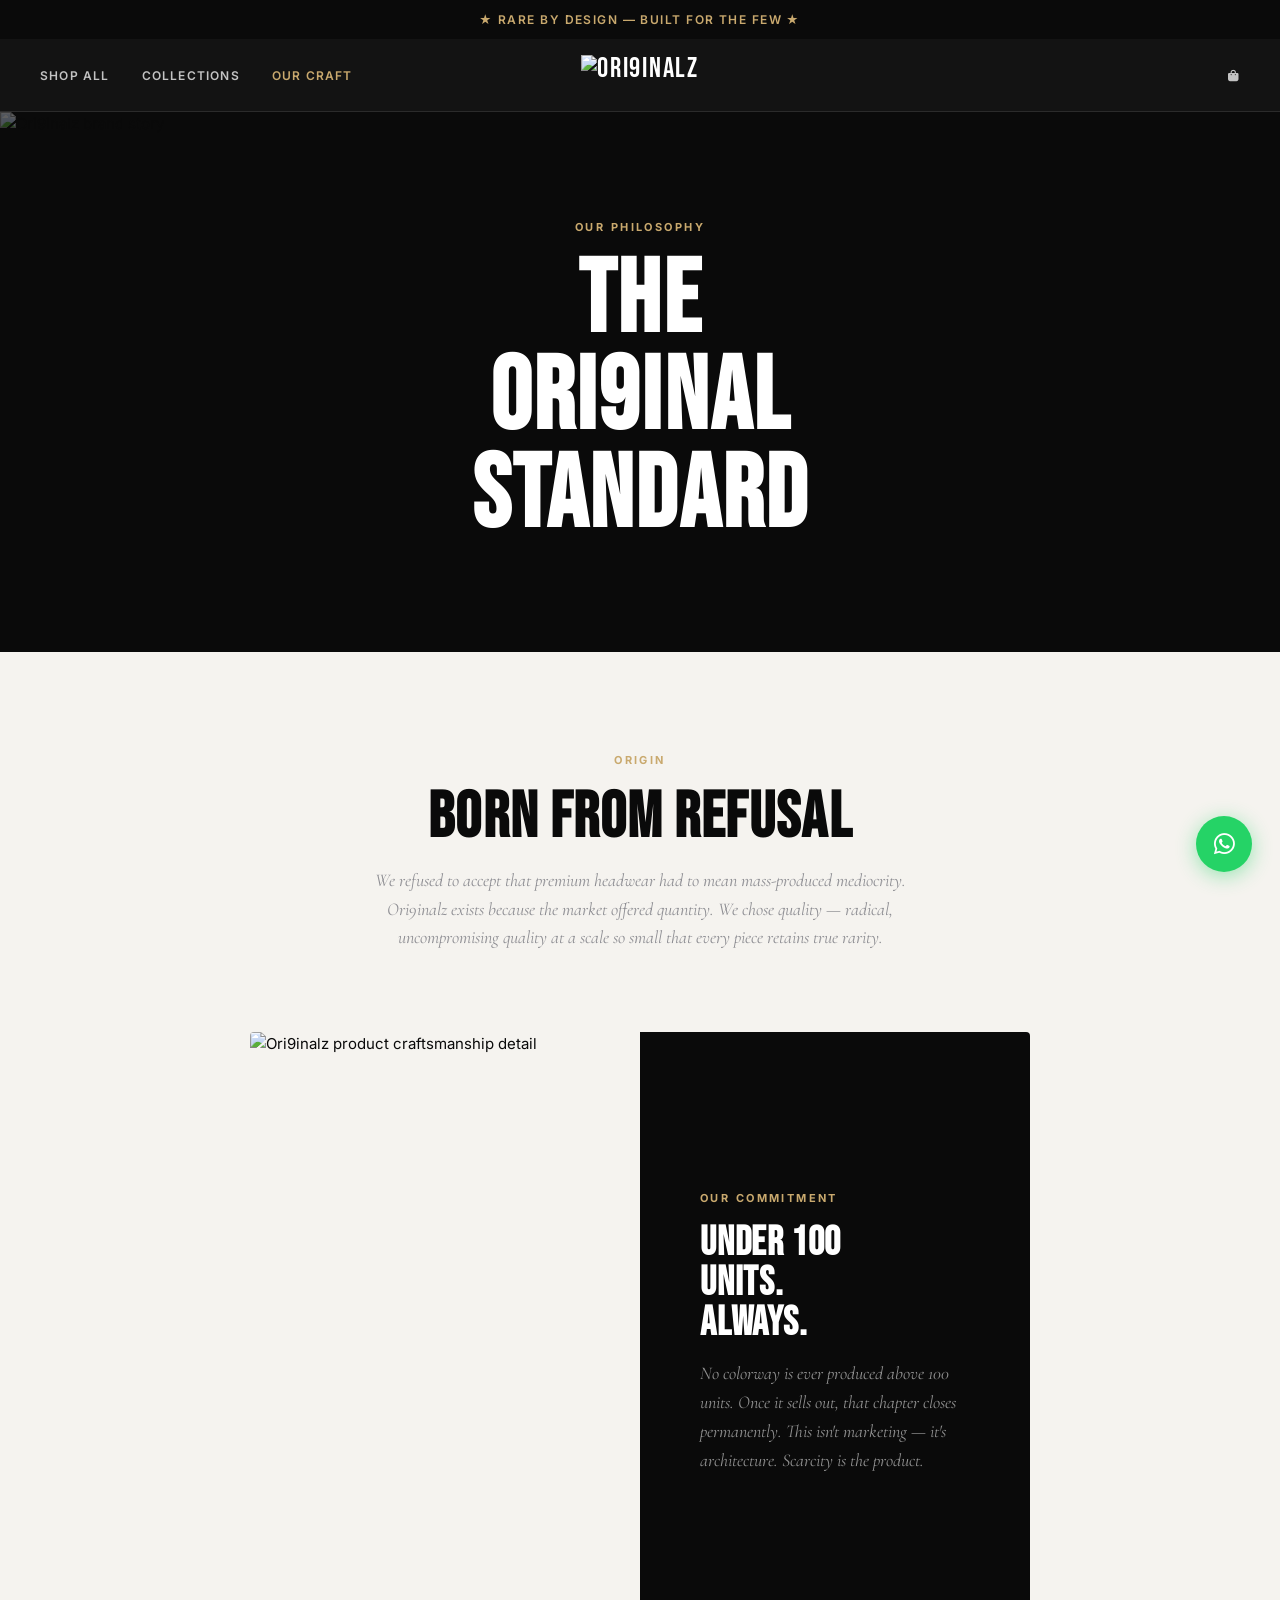
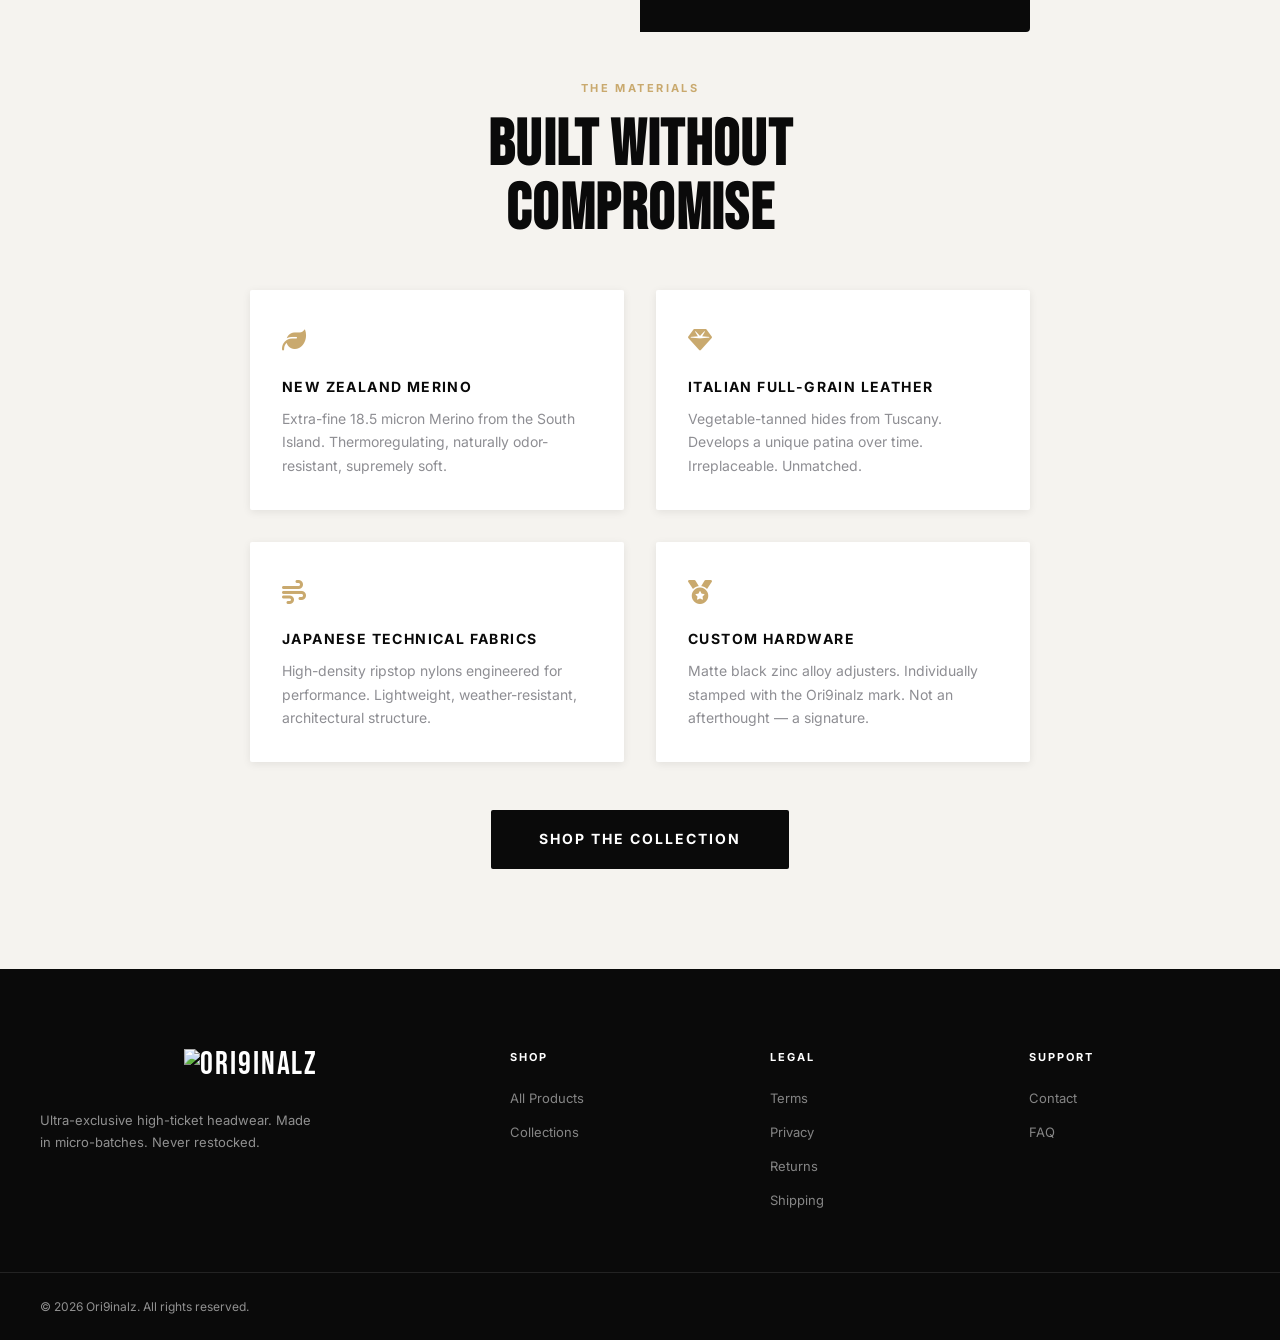
==== commit 70bb5856: "Add logo to header" ====
--- a/about.html
+++ b/about.html
@@ -17,7 +17,7 @@
         <a href="categories.html">Collections</a>
         <a href="about.html" style="color: var(--gold);">Our Craft</a>
       </nav>
-      <a href="index.html" class="site-logo">ORI9INALZ</a>
+      <a href="index.html" class="site-logo" style="display: flex; justify-content: center; align-items: center;"><img src="logo.png" alt="ORI9INALZ" style="height: 40px; width: auto; mix-blend-mode: screen;"></a>
       <div class="nav-right">
         <a href="cart.html" class="icon-btn" aria-label="Cart">
           <i class="fas fa-shopping-bag"></i>
@@ -95,7 +95,7 @@
     <div class="footer-top">
       <div class="container">
         <div class="footer-grid">
-          <div class="footer-brand"><a href="index.html" class="site-logo">ORI9INALZ</a><p>Ultra-exclusive high-ticket headwear. Made in micro-batches. Never restocked.</p></div>
+          <div class="footer-brand"><a href="index.html" class="site-logo" style="display: flex; justify-content: center; align-items: center;"><img src="logo.png" alt="ORI9INALZ" style="height: 40px; width: auto; mix-blend-mode: screen;"></a><p>Ultra-exclusive high-ticket headwear. Made in micro-batches. Never restocked.</p></div>
           <div class="footer-col"><h4>Shop</h4><ul><li><a href="shop.html">All Products</a></li><li><a href="categories.html">Collections</a></li></ul></div>
           <div class="footer-col"><h4>Legal</h4><ul><li><a href="terms.html">Terms</a></li><li><a href="privacy.html">Privacy</a></li><li><a href="returns.html">Returns</a></li><li><a href="shipping.html">Shipping</a></li></ul></div>
           <div class="footer-col"><h4>Support</h4><ul><li><a href="contact.html">Contact</a></li><li><a href="faq.html">FAQ</a></li></ul></div>
@@ -108,3 +108,5 @@
   <script src="app.js"></script>
 </body>
 </html>
+
+
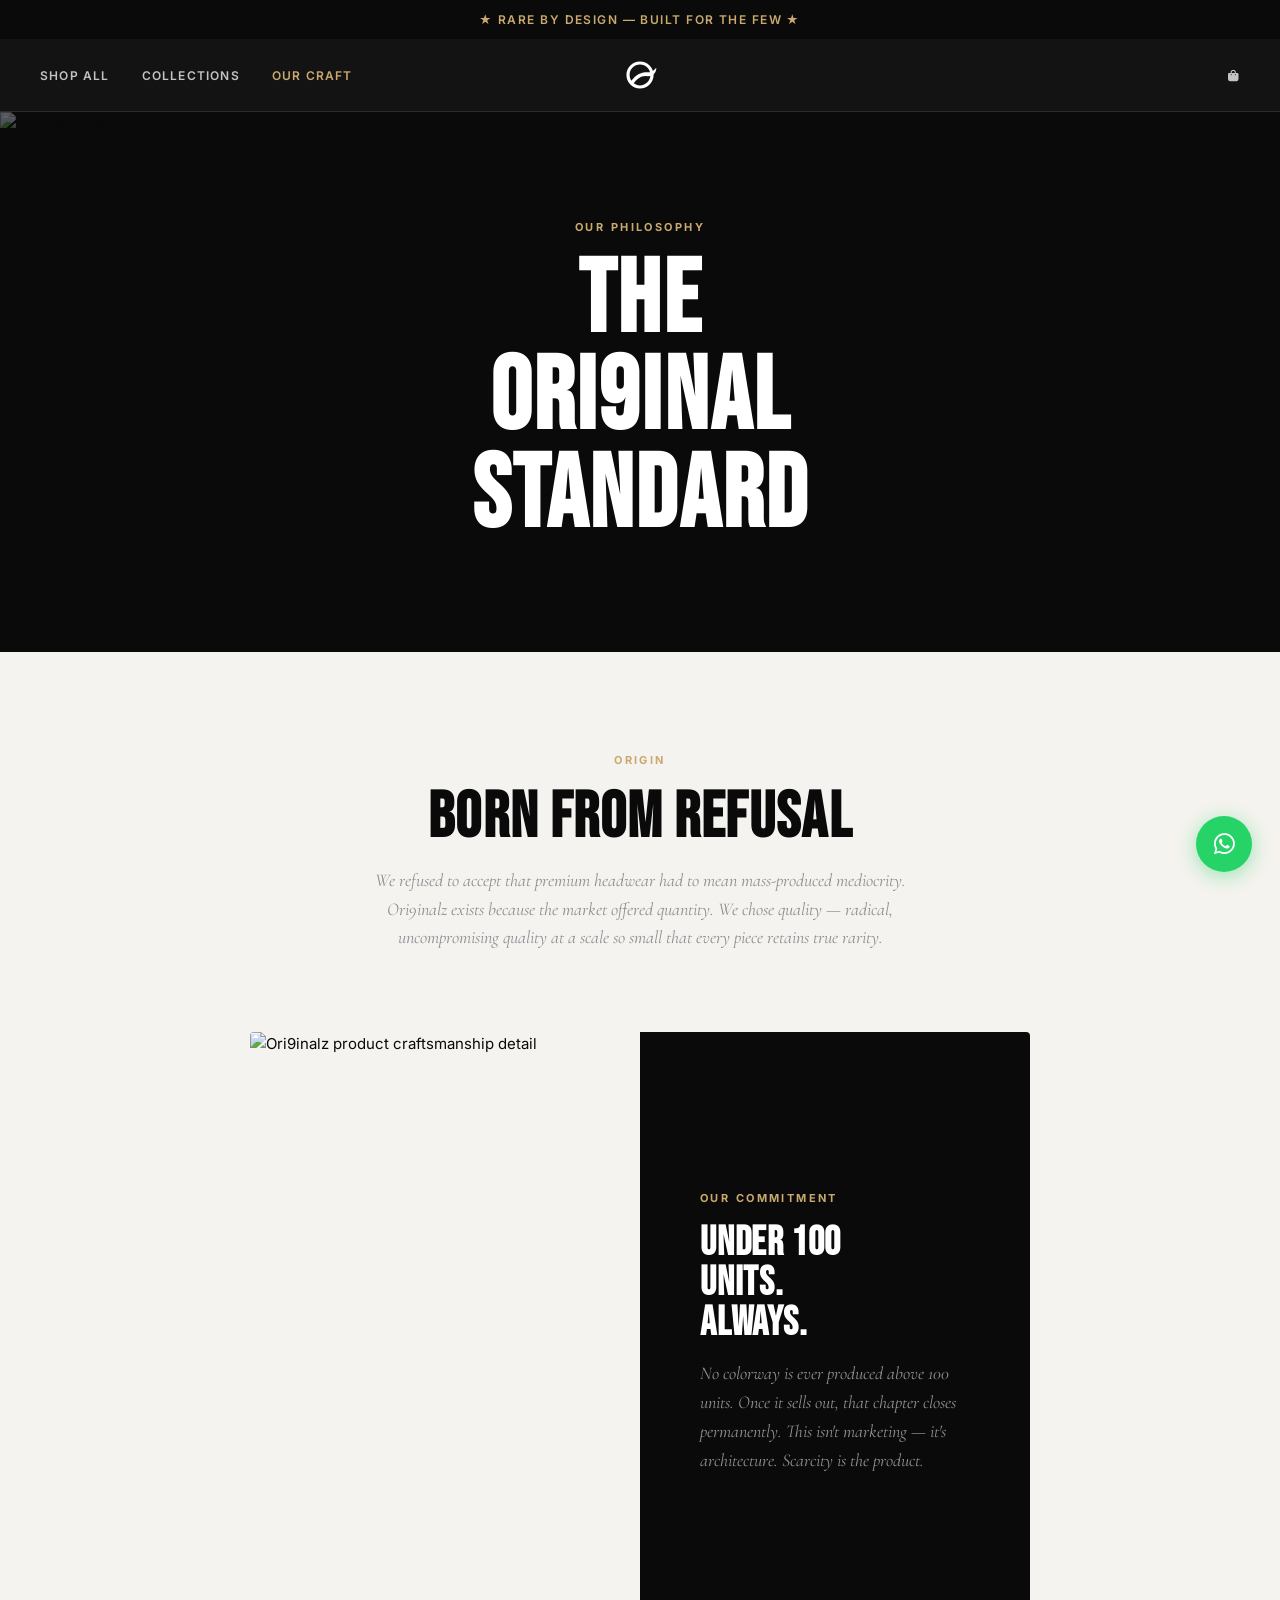
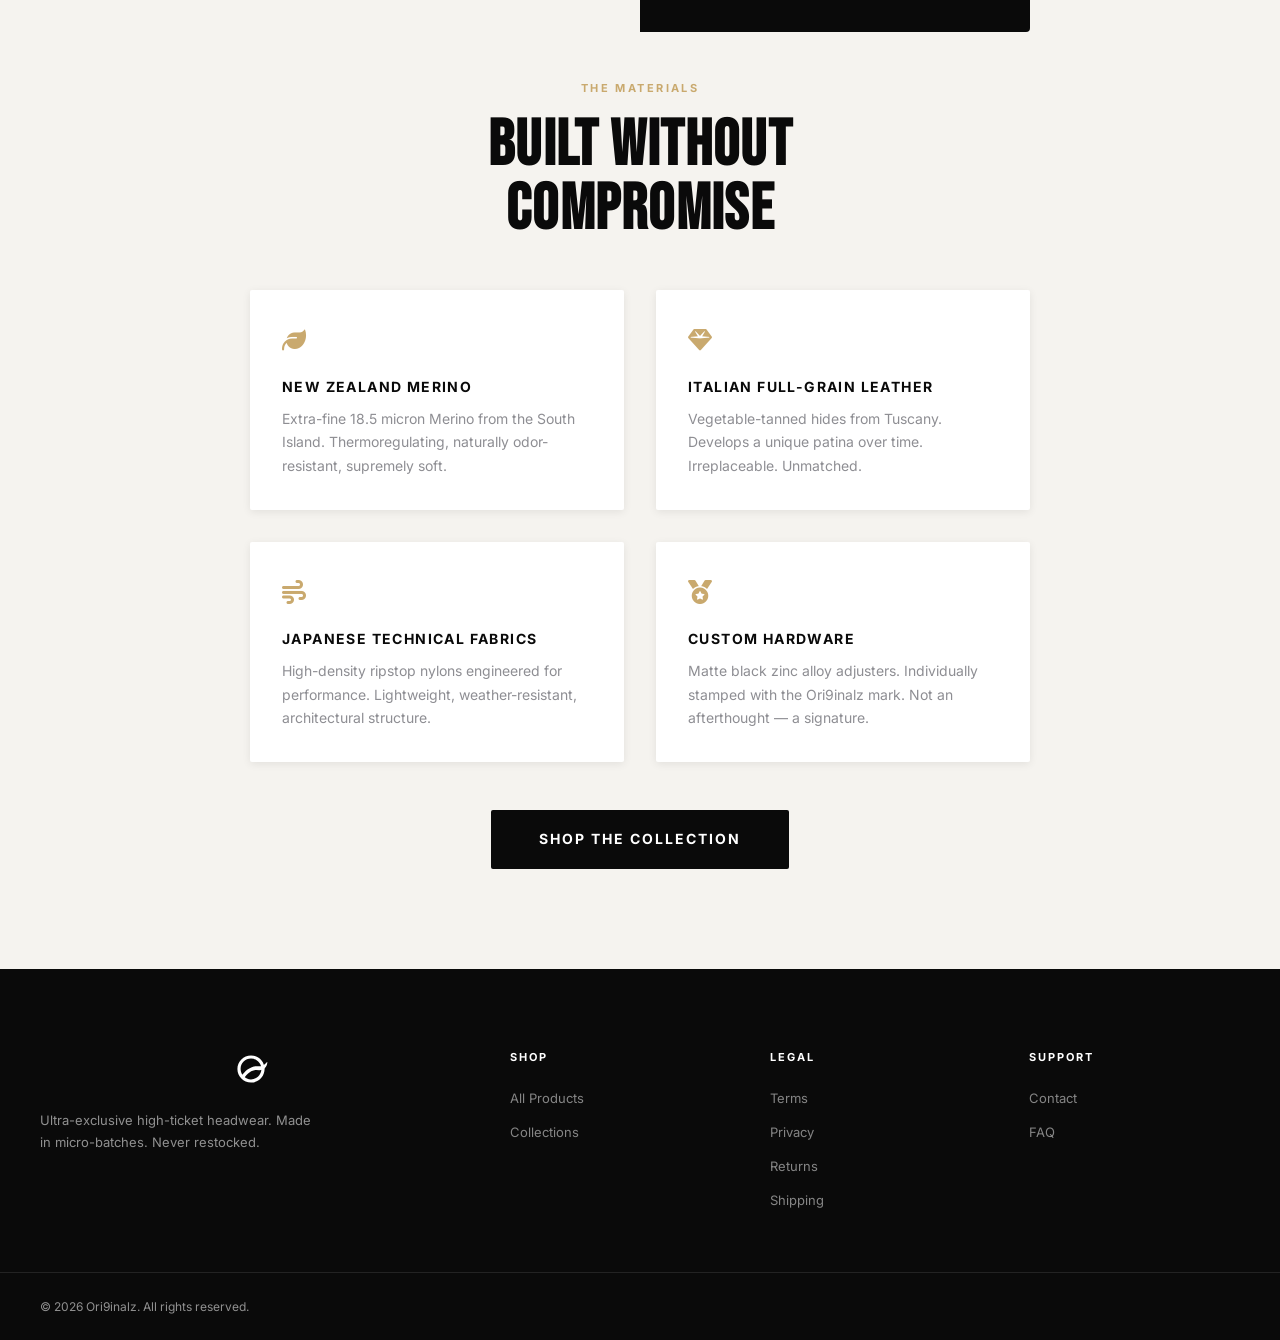
==== commit ab2ed287: "Fix logo: upload correct SVG and update HTML references" ====
--- a/about.html
+++ b/about.html
@@ -17,7 +17,7 @@
         <a href="categories.html">Collections</a>
         <a href="about.html" style="color: var(--gold);">Our Craft</a>
       </nav>
-      <a href="index.html" class="site-logo" style="display: flex; justify-content: center; align-items: center;"><img src="logo.png" alt="ORI9INALZ" style="height: 40px; width: auto; mix-blend-mode: screen;"></a>
+      <a href="index.html" class="site-logo" style="display: flex; justify-content: center; align-items: center;"><img src="logo.svg" alt="ORI9INALZ Logo" style="height: 40px; width: auto;"></a>
       <div class="nav-right">
         <a href="cart.html" class="icon-btn" aria-label="Cart">
           <i class="fas fa-shopping-bag"></i>
@@ -95,7 +95,7 @@
     <div class="footer-top">
       <div class="container">
         <div class="footer-grid">
-          <div class="footer-brand"><a href="index.html" class="site-logo" style="display: flex; justify-content: center; align-items: center;"><img src="logo.png" alt="ORI9INALZ" style="height: 40px; width: auto; mix-blend-mode: screen;"></a><p>Ultra-exclusive high-ticket headwear. Made in micro-batches. Never restocked.</p></div>
+          <div class="footer-brand"><a href="index.html" class="site-logo" style="display: flex; justify-content: center; align-items: center;"><img src="logo.svg" alt="ORI9INALZ Logo" style="height: 40px; width: auto;"></a><p>Ultra-exclusive high-ticket headwear. Made in micro-batches. Never restocked.</p></div>
           <div class="footer-col"><h4>Shop</h4><ul><li><a href="shop.html">All Products</a></li><li><a href="categories.html">Collections</a></li></ul></div>
           <div class="footer-col"><h4>Legal</h4><ul><li><a href="terms.html">Terms</a></li><li><a href="privacy.html">Privacy</a></li><li><a href="returns.html">Returns</a></li><li><a href="shipping.html">Shipping</a></li></ul></div>
           <div class="footer-col"><h4>Support</h4><ul><li><a href="contact.html">Contact</a></li><li><a href="faq.html">FAQ</a></li></ul></div>
@@ -110,3 +110,4 @@
 </html>
 
 
+
